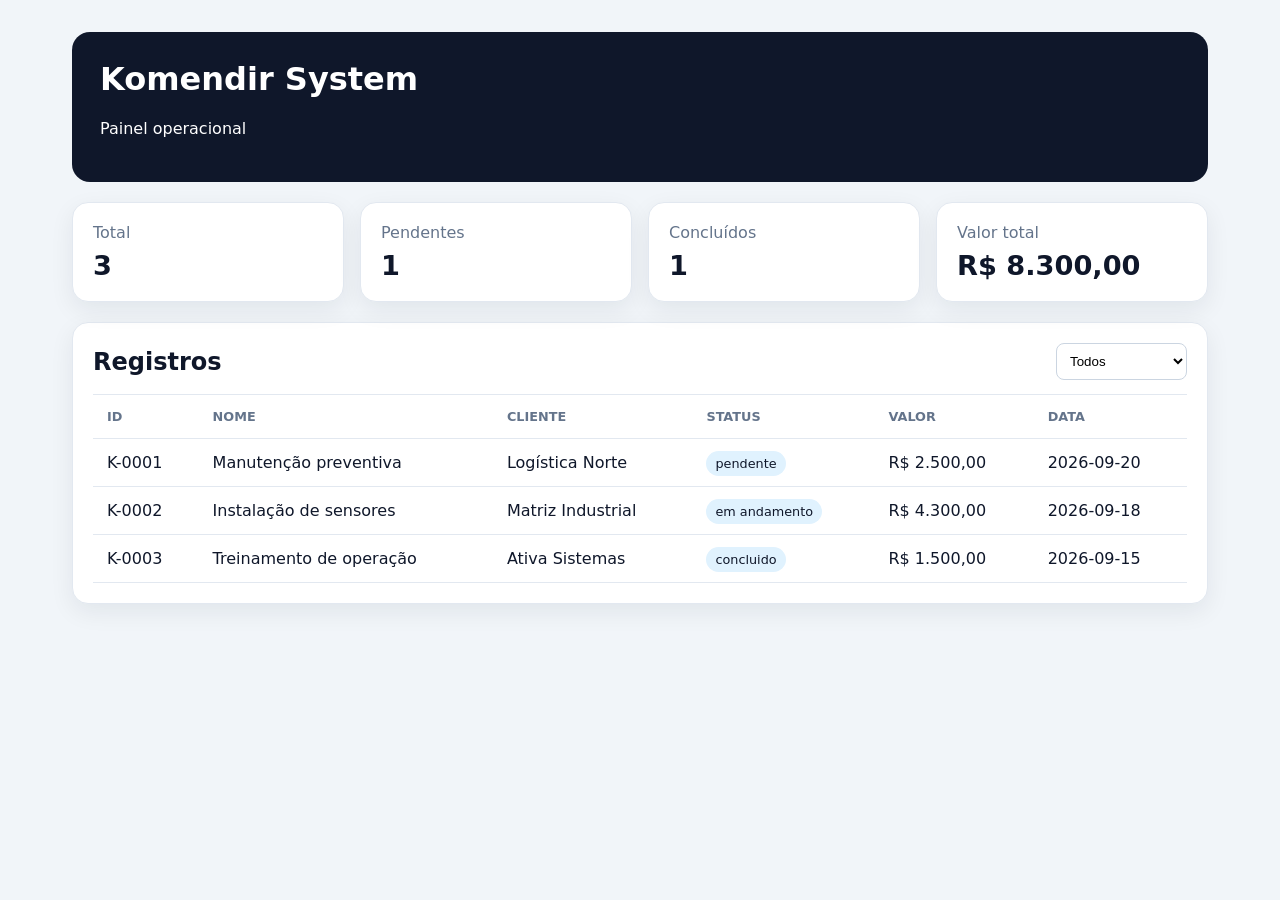
==== index.html @ 1f2f0b07 "Publish the Komendir System static dashboard files." ====
<!doctype html>
<html lang="pt-BR">
<head>
  <meta charset="utf-8">
  <meta name="viewport" content="width=device-width, initial-scale=1">
  <title>Komendir System</title>
  <link rel="stylesheet" href="assets/styles.css">
</head>
<body>
  <main class="container">
    <header><h1>Komendir System</h1><p>Painel operacional</p></header>
    <section class="stats">
      <article><span>Total</span><strong id="total">0</strong></article>
      <article><span>Pendentes</span><strong id="pending">0</strong></article>
      <article><span>Concluídos</span><strong id="done">0</strong></article>
      <article><span>Valor total</span><strong id="value">R$ 0,00</strong></article>
    </section>
    <section class="panel">
      <div class="toolbar"><h2>Registros</h2><select id="filter"><option value="all">Todos</option><option value="pendente">Pendentes</option><option value="em andamento">Em andamento</option><option value="concluido">Concluídos</option></select></div>
      <div class="table-wrap"><table><thead><tr><th>ID</th><th>Nome</th><th>Cliente</th><th>Status</th><th>Valor</th><th>Data</th></tr></thead><tbody id="records"></tbody></table></div>
    </section>
  </main>
  <script src="assets/script.js"></script>
</body>
</html>
---- assets/styles.css ----
:root{font-family:Inter,system-ui,sans-serif;color:#0f172a;background:#f1f5f9}*{box-sizing:border-box}body{margin:0}.container{max-width:1200px;margin:auto;padding:32px}header{background:#0f172a;color:#fff;border-radius:18px;padding:28px;margin-bottom:20px}h1,h2,p{margin-top:0}.stats{display:grid;grid-template-columns:repeat(4,1fr);gap:16px;margin-bottom:20px}.stats article,.panel{background:#fff;border:1px solid #e2e8f0;border-radius:16px;padding:20px;box-shadow:0 8px 24px #0f172a12}.stats span{display:block;color:#64748b}.stats strong{display:block;font-size:1.7rem;margin-top:8px}.toolbar{display:flex;align-items:center;justify-content:space-between;border-bottom:1px solid #e2e8f0;padding-bottom:14px}.toolbar h2{margin:0}select{border:1px solid #cbd5e1;border-radius:8px;padding:9px;background:#fff}.table-wrap{overflow:auto}table{width:100%;border-collapse:collapse}th,td{text-align:left;padding:14px;border-bottom:1px solid #e2e8f0}th{color:#64748b;font-size:.8rem;text-transform:uppercase}.badge{border-radius:999px;padding:5px 9px;font-size:.8rem;background:#e0f2fe}@media(max-width:700px){.container{padding:16px}.stats{grid-template-columns:repeat(2,1fr)}}
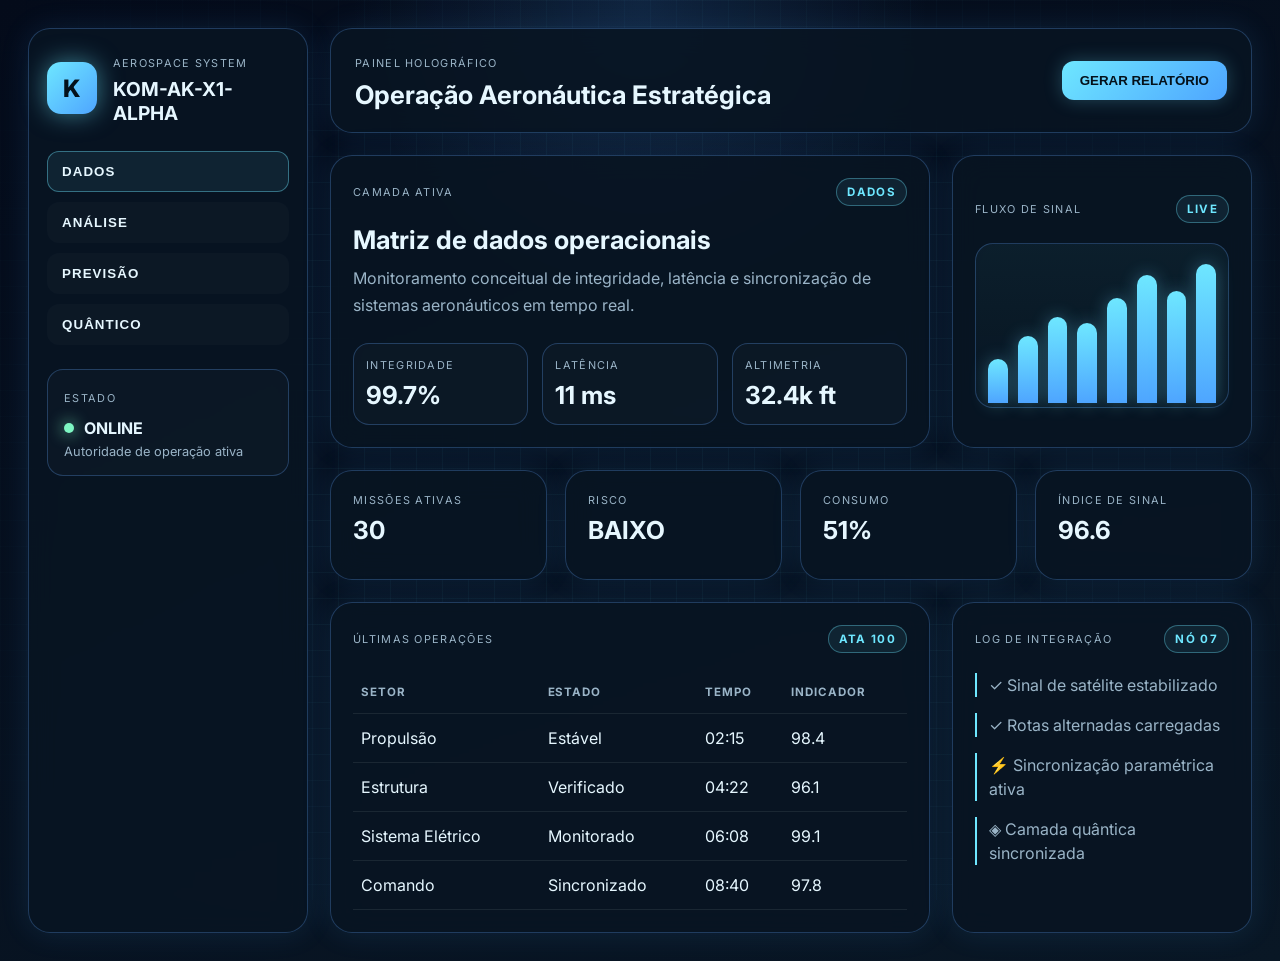
==== commit c672817d: "Deliver the final aerospace dashboard, backend API, and deployment-ready project files for the LexKo" ====
--- a/index.html
+++ b/index.html
@@ -1,25 +1,175 @@
-<!doctype html>
+<!DOCTYPE html>
 <html lang="pt-BR">
-<head>
-  <meta charset="utf-8">
-  <meta name="viewport" content="width=device-width, initial-scale=1">
-  <title>Komendir System</title>
-  <link rel="stylesheet" href="assets/styles.css">
-</head>
-<body>
-  <main class="container">
-    <header><h1>Komendir System</h1><p>Painel operacional</p></header>
-    <section class="stats">
-      <article><span>Total</span><strong id="total">0</strong></article>
-      <article><span>Pendentes</span><strong id="pending">0</strong></article>
-      <article><span>Concluídos</span><strong id="done">0</strong></article>
-      <article><span>Valor total</span><strong id="value">R$ 0,00</strong></article>
-    </section>
-    <section class="panel">
-      <div class="toolbar"><h2>Registros</h2><select id="filter"><option value="all">Todos</option><option value="pendente">Pendentes</option><option value="em andamento">Em andamento</option><option value="concluido">Concluídos</option></select></div>
-      <div class="table-wrap"><table><thead><tr><th>ID</th><th>Nome</th><th>Cliente</th><th>Status</th><th>Valor</th><th>Data</th></tr></thead><tbody id="records"></tbody></table></div>
-    </section>
-  </main>
-  <script src="assets/script.js"></script>
-</body>
+  <head>
+    <meta charset="UTF-8" />
+    <meta name="viewport" content="width=device-width, initial-scale=1.0" />
+    <title>LexKomendirAirCraft | KOM-AK-X1-ALPHA</title>
+    <meta name="description" content="Projeto aeronáutico brasileiro LexKomendirAirCraft — KOM-AK-X1-ALPHA" />
+    <link rel="preconnect" href="https://fonts.googleapis.com" />
+    <link rel="preconnect" href="https://fonts.gstatic.com" crossorigin />
+    <link href="https://fonts.googleapis.com/css2?family=Inter:wght@400;500;600;700;800&display=swap" rel="stylesheet" />
+    <link rel="stylesheet" href="assets/styles.css" />
+  </head>
+  <body>
+    <div class="grid-bg"></div>
+    <div class="app-shell">
+      <aside class="sidebar">
+        <div class="brand">
+          <div class="brand-mark">K</div>
+          <div>
+            <small>AEROSPACE SYSTEM</small>
+            <h1>KOM-AK-X1-ALPHA</h1>
+          </div>
+        </div>
+
+        <nav class="nav" aria-label="Camadas operacionais">
+          <button class="nav-item active" data-layer="dados">DADOS</button>
+          <button class="nav-item" data-layer="analise">ANÁLISE</button>
+          <button class="nav-item" data-layer="previsao">PREVISÃO</button>
+          <button class="nav-item" data-layer="quantico">QUÂNTICO</button>
+        </nav>
+
+        <div class="status-box">
+          <small>ESTADO</small>
+          <div class="status-row">
+            <span class="status-dot"></span>
+            <strong id="statusText">ONLINE</strong>
+          </div>
+          <p>Autoridade de operação ativa</p>
+        </div>
+      </aside>
+
+      <main class="main-panel">
+        <header class="topbar">
+          <div>
+            <small>PAINEL HOLOGRÁFICO</small>
+            <h2>Operação Aeronáutica Estratégica</h2>
+          </div>
+          <button id="generateReport" class="action-btn">GERAR RELATÓRIO</button>
+        </header>
+
+        <section class="hero-grid">
+          <article class="panel feature-panel">
+            <div class="panel-head">
+              <span>CAMADA ATIVA</span>
+              <b id="layerBadge">DADOS</b>
+            </div>
+            <h3 id="layerTitle">Matriz de dados operacionais</h3>
+            <p id="layerText">Monitoramento conceitual de integridade, latência e sincronização de sistemas aeronáuticos em tempo real.</p>
+
+            <div class="metrics-row">
+              <div class="metric-card">
+                <small>INTEGRIDADE</small>
+                <strong id="metric1">99.7%</strong>
+              </div>
+              <div class="metric-card">
+                <small>LATÊNCIA</small>
+                <strong id="metric2">11 ms</strong>
+              </div>
+              <div class="metric-card">
+                <small>ALTIMETRIA</small>
+                <strong id="metric3">32.4k ft</strong>
+              </div>
+            </div>
+          </article>
+
+          <article class="panel signal-panel">
+            <div class="panel-head">
+              <span>FLUXO DE SINAL</span>
+              <b class="live-badge">LIVE</b>
+            </div>
+            <div class="signal-bars">
+              <span style="height: 32%"></span>
+              <span style="height: 48%"></span>
+              <span style="height: 62%"></span>
+              <span style="height: 58%"></span>
+              <span style="height: 76%"></span>
+              <span style="height: 92%"></span>
+              <span style="height: 81%"></span>
+              <span style="height: 100%"></span>
+            </div>
+          </article>
+        </section>
+
+        <section class="stats-grid">
+          <article class="panel stat-card">
+            <small>MISSÕES ATIVAS</small>
+            <strong id="missions">24</strong>
+          </article>
+          <article class="panel stat-card">
+            <small>RISCO</small>
+            <strong id="risk">BAIXO</strong>
+          </article>
+          <article class="panel stat-card">
+            <small>CONSUMO</small>
+            <strong id="fuel">68%</strong>
+          </article>
+          <article class="panel stat-card">
+            <small>ÍNDICE DE SINAL</small>
+            <strong id="signalValue">94.2</strong>
+          </article>
+        </section>
+
+        <section class="bottom-grid">
+          <article class="panel table-panel">
+            <div class="panel-head">
+              <span>ÚLTIMAS OPERAÇÕES</span>
+              <b>ATA 100</b>
+            </div>
+            <table>
+              <thead>
+                <tr>
+                  <th>Setor</th>
+                  <th>Estado</th>
+                  <th>Tempo</th>
+                  <th>Indicador</th>
+                </tr>
+              </thead>
+              <tbody>
+                <tr>
+                  <td>Propulsão</td>
+                  <td>Estável</td>
+                  <td>02:15</td>
+                  <td>98.4</td>
+                </tr>
+                <tr>
+                  <td>Estrutura</td>
+                  <td>Verificado</td>
+                  <td>04:22</td>
+                  <td>96.1</td>
+                </tr>
+                <tr>
+                  <td>Sistema Elétrico</td>
+                  <td>Monitorado</td>
+                  <td>06:08</td>
+                  <td>99.1</td>
+                </tr>
+                <tr>
+                  <td>Comando</td>
+                  <td>Sincronizado</td>
+                  <td>08:40</td>
+                  <td>97.8</td>
+                </tr>
+              </tbody>
+            </table>
+          </article>
+
+          <article class="panel logs-panel">
+            <div class="panel-head">
+              <span>LOG DE INTEGRAÇÃO</span>
+              <b>NÓ 07</b>
+            </div>
+            <ul class="log-list">
+              <li>✓ Sinal de satélite estabilizado</li>
+              <li>✓ Rotas alternadas carregadas</li>
+              <li>⚡ Sincronização paramétrica ativa</li>
+              <li>◈ Camada quântica sincronizada</li>
+            </ul>
+          </article>
+        </section>
+      </main>
+    </div>
+
+    <script src="assets/script.js"></script>
+  </body>
 </html>
--- a/assets/styles.css
+++ b/assets/styles.css
@@ -1 +1,374 @@
-:root{font-family:Inter,system-ui,sans-serif;color:#0f172a;background:#f1f5f9}*{box-sizing:border-box}body{margin:0}.container{max-width:1200px;margin:auto;padding:32px}header{background:#0f172a;color:#fff;border-radius:18px;padding:28px;margin-bottom:20px}h1,h2,p{margin-top:0}.stats{display:grid;grid-template-columns:repeat(4,1fr);gap:16px;margin-bottom:20px}.stats article,.panel{background:#fff;border:1px solid #e2e8f0;border-radius:16px;padding:20px;box-shadow:0 8px 24px #0f172a12}.stats span{display:block;color:#64748b}.stats strong{display:block;font-size:1.7rem;margin-top:8px}.toolbar{display:flex;align-items:center;justify-content:space-between;border-bottom:1px solid #e2e8f0;padding-bottom:14px}.toolbar h2{margin:0}select{border:1px solid #cbd5e1;border-radius:8px;padding:9px;background:#fff}.table-wrap{overflow:auto}table{width:100%;border-collapse:collapse}th,td{text-align:left;padding:14px;border-bottom:1px solid #e2e8f0}th{color:#64748b;font-size:.8rem;text-transform:uppercase}.badge{border-radius:999px;padding:5px 9px;font-size:.8rem;background:#e0f2fe}@media(max-width:700px){.container{padding:16px}.stats{grid-template-columns:repeat(2,1fr)}}
+:root {
+  --bg: #040b1a;
+  --bg-2: #091725;
+  --panel: rgba(9, 21, 35, 0.88);
+  --panel-soft: rgba(12, 25, 40, 0.75);
+  --line: rgba(96, 165, 250, 0.28);
+  --cyan: #6ee7ff;
+  --blue: #4ea5ff;
+  --text: #e6f7ff;
+  --muted: #9ab4c7;
+  --success: #7ef7c3;
+  --shadow: rgba(78, 165, 255, 0.12);
+}
+
+* {
+  box-sizing: border-box;
+}
+
+html, body {
+  margin: 0;
+  min-height: 100%;
+  font-family: "Inter", sans-serif;
+  background: radial-gradient(circle at top, rgba(78, 165, 255, 0.16), transparent 25%), linear-gradient(160deg, var(--bg), var(--bg-2));
+  color: var(--text);
+}
+
+body {
+  position: relative;
+}
+
+.grid-bg {
+  position: fixed;
+  inset: 0;
+  background-image: linear-gradient(rgba(110, 231, 255, 0.04) 1px, transparent 1px), linear-gradient(90deg, rgba(110, 231, 255, 0.04) 1px, transparent 1px);
+  background-size: 26px 26px;
+  pointer-events: none;
+  mask-image: radial-gradient(circle at center, black 45%, transparent 100%);
+}
+
+.app-shell {
+  position: relative;
+  z-index: 1;
+  max-width: 1440px;
+  margin: 0 auto;
+  display: grid;
+  grid-template-columns: 280px 1fr;
+  gap: 22px;
+  padding: 28px;
+}
+
+.app-shell--wide {
+  grid-template-columns: 1fr;
+}
+
+.sidebar,
+.panel,
+.topbar {
+  border: 1px solid var(--line);
+  background: var(--panel);
+  border-radius: 22px;
+  backdrop-filter: blur(14px);
+  box-shadow: 0 0 30px var(--shadow);
+}
+
+.sidebar {
+  padding: 22px 18px;
+}
+
+.brand {
+  display: flex;
+  align-items: center;
+  gap: 16px;
+  margin-bottom: 26px;
+}
+
+.brand-mark {
+  width: 52px;
+  height: 52px;
+  display: grid;
+  place-items: center;
+  border-radius: 14px;
+  background: linear-gradient(135deg, var(--cyan), var(--blue));
+  color: #04111a;
+  font-weight: 800;
+  font-size: 1.5rem;
+  box-shadow: 0 0 24px rgba(110, 231, 255, 0.5);
+}
+
+.brand small,
+.topbar small,
+.panel-head,
+.status-box small,
+.metric-card small,
+.stat-card small {
+  color: var(--muted);
+  letter-spacing: 0.12em;
+  font-size: 0.68rem;
+  text-transform: uppercase;
+}
+
+.brand h1 {
+  margin: 6px 0 0;
+  font-size: 1.2rem;
+}
+
+.nav {
+  display: grid;
+  gap: 10px;
+}
+
+.nav-item {
+  border: 1px solid transparent;
+  border-radius: 12px;
+  background: rgba(255,255,255,0.02);
+  color: var(--text);
+  padding: 12px 14px;
+  text-align: left;
+  font-weight: 700;
+  letter-spacing: 0.08em;
+  cursor: pointer;
+  transition: 0.2s ease;
+}
+
+.nav-item.active,
+.nav-item:hover {
+  border-color: rgba(110, 231, 255, 0.4);
+  background: rgba(110, 231, 255, 0.08);
+}
+
+.status-box {
+  margin-top: 24px;
+  border: 1px solid var(--line);
+  border-radius: 16px;
+  background: rgba(255,255,255,0.02);
+  padding: 16px;
+}
+
+.status-row {
+  display: flex;
+  align-items: center;
+  gap: 10px;
+  margin: 12px 0 6px;
+}
+
+.status-dot {
+  display: inline-block;
+  width: 10px;
+  height: 10px;
+  border-radius: 50%;
+  background: var(--success);
+  box-shadow: 0 0 16px var(--success);
+}
+
+.status-box p {
+  margin: 0;
+  color: var(--muted);
+  font-size: 0.8rem;
+}
+
+.main-panel {
+  display: flex;
+  flex-direction: column;
+  gap: 22px;
+}
+
+.full-panel {
+  padding: 0;
+}
+
+.topbar {
+  display: flex;
+  align-items: center;
+  justify-content: space-between;
+  padding: 22px 24px;
+}
+
+.topbar h2 {
+  font-size: clamp(1.5rem, 2vw, 2.3rem);
+  margin: 8px 0 0;
+}
+
+.action-btn {
+  border: none;
+  border-radius: 12px;
+  padding: 12px 18px;
+  background: linear-gradient(135deg, var(--cyan), var(--blue));
+  color: #04111a;
+  font-weight: 800;
+  cursor: pointer;
+  box-shadow: 0 0 18px rgba(110, 231, 255, 0.25);
+}
+
+.hero-grid,
+.bottom-grid {
+  display: grid;
+  grid-template-columns: 2fr 1fr;
+  gap: 22px;
+}
+
+.hero-grid--single {
+  grid-template-columns: 1fr;
+}
+
+.panel {
+  padding: 22px;
+}
+
+.panel-head {
+  display: flex;
+  align-items: center;
+  justify-content: space-between;
+  gap: 12px;
+}
+
+.panel-head b {
+  color: var(--cyan);
+  background: rgba(110, 231, 255, 0.08);
+  border: 1px solid rgba(110, 231, 255, 0.35);
+  border-radius: 999px;
+  padding: 6px 10px;
+  font-size: 0.72rem;
+}
+
+.live-badge {
+  color: var(--success);
+}
+
+.feature-panel h3 {
+  margin: 18px 0 10px;
+  font-size: clamp(1.6rem, 2vw, 2.3rem);
+}
+
+.feature-panel p {
+  margin: 0;
+  color: var(--muted);
+  line-height: 1.7;
+}
+
+.metrics-row {
+  display: grid;
+  grid-template-columns: repeat(3, minmax(120px, 1fr));
+  gap: 14px;
+  margin-top: 24px;
+}
+
+.metrics-row--wide {
+  grid-template-columns: repeat(3, minmax(160px, 1fr));
+}
+
+.metric-card {
+  border: 1px solid var(--line);
+  border-radius: 16px;
+  padding: 14px 12px;
+  background: rgba(255,255,255,0.02);
+}
+
+.metric-card small,
+.stat-card small {
+  display: block;
+}
+
+.metric-card strong,
+.stat-card strong {
+  display: block;
+  margin-top: 8px;
+  font-size: 1.55rem;
+}
+
+.signal-panel {
+  display: flex;
+  flex-direction: column;
+  justify-content: center;
+}
+
+.signal-bars {
+  display: flex;
+  align-items: end;
+  justify-content: space-between;
+  height: 165px;
+  gap: 10px;
+  padding: 20px 12px 4px;
+  border: 1px solid var(--line);
+  border-radius: 18px;
+  background: linear-gradient(180deg, rgba(110, 231, 255, 0.05), rgba(76, 90, 120, 0.02));
+  margin-top: 20px;
+}
+
+.signal-bars span {
+  flex: 1;
+  border-radius: 999px 999px 0 0;
+  background: linear-gradient(180deg, var(--cyan), var(--blue));
+  box-shadow: 0 0 18px rgba(110, 231, 255, 0.33);
+}
+
+.stats-grid {
+  display: grid;
+  grid-template-columns: repeat(4, minmax(150px, 1fr));
+  gap: 18px;
+}
+
+.stats-grid--wide {
+  grid-template-columns: repeat(4, minmax(160px, 1fr));
+}
+
+.stat-card {
+  min-height: 110px;
+}
+
+.table-panel table {
+  width: 100%;
+  border-collapse: collapse;
+  margin-top: 18px;
+}
+
+.table-panel th,
+.table-panel td {
+  text-align: left;
+  padding: 14px 8px;
+  border-bottom: 1px solid rgba(255,255,255,0.08);
+}
+
+.table-panel th {
+  color: var(--muted);
+  font-size: 0.72rem;
+  letter-spacing: 0.08em;
+  text-transform: uppercase;
+}
+
+.log-list {
+  margin: 20px 0 0;
+  padding: 0;
+  list-style: none;
+  display: grid;
+  gap: 16px;
+  color: var(--muted);
+}
+
+.log-list li {
+  border-left: 2px solid var(--cyan);
+  padding-left: 12px;
+  line-height: 1.5;
+}
+
+@media (max-width: 980px) {
+  .app-shell {
+    grid-template-columns: 1fr;
+  }
+
+  .hero-grid,
+  .bottom-grid {
+    grid-template-columns: 1fr;
+  }
+
+  .stats-grid {
+    grid-template-columns: repeat(2, minmax(150px, 1fr));
+  }
+}
+
+@media (max-width: 640px) {
+  .app-shell {
+    padding: 16px;
+  }
+
+  .topbar {
+    flex-direction: column;
+    align-items: flex-start;
+    gap: 18px;
+  }
+
+  .stats-grid,
+  .metrics-row {
+    grid-template-columns: 1fr;
+  }
+}
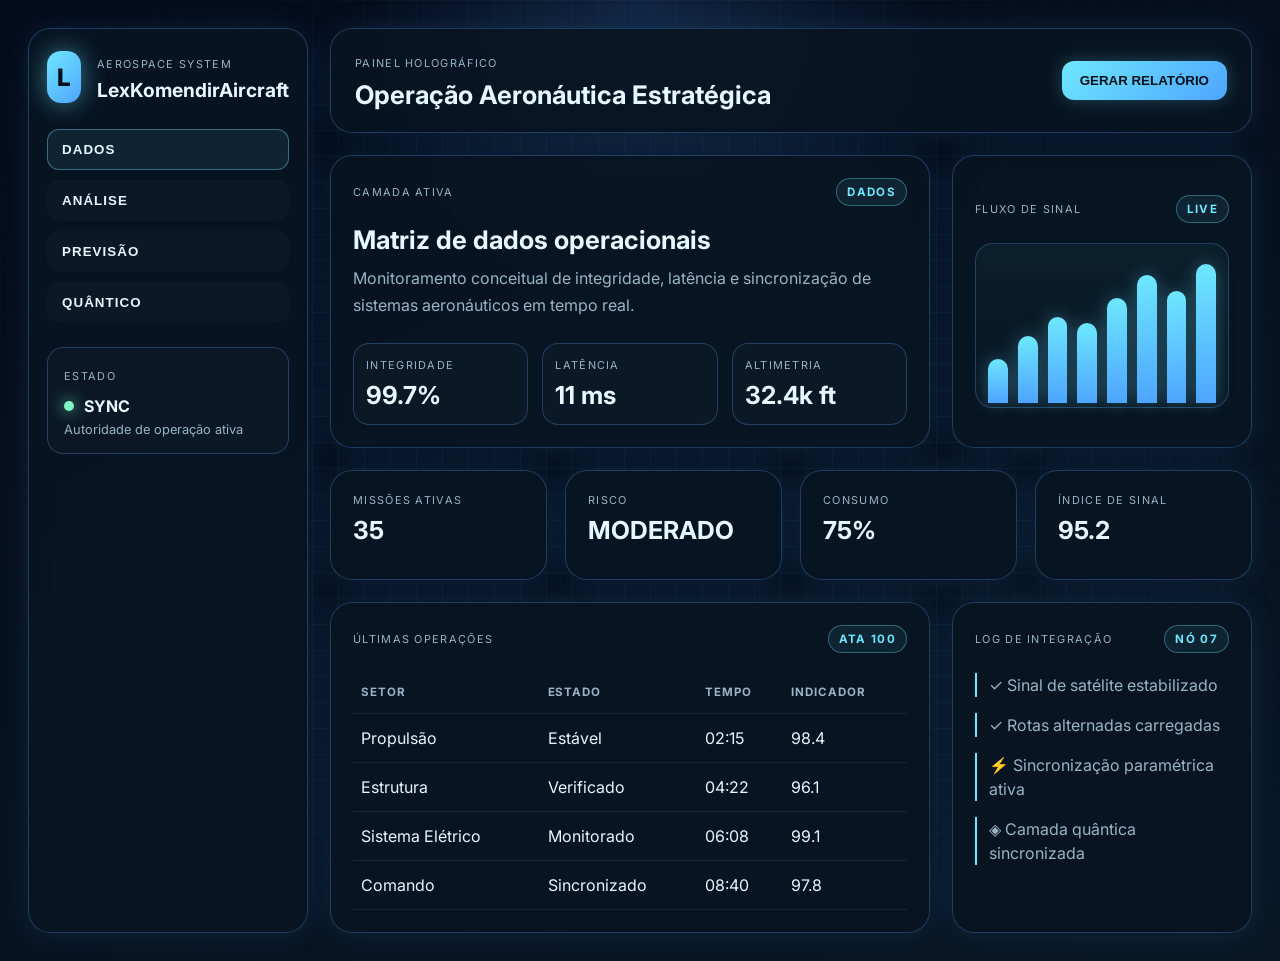
==== commit d26b6f3d: "Rename the project identity to LexKomendirAircraft across the repository UI and docs." ====
--- a/index.html
+++ b/index.html
@@ -3,8 +3,8 @@
   <head>
     <meta charset="UTF-8" />
     <meta name="viewport" content="width=device-width, initial-scale=1.0" />
-    <title>LexKomendirAirCraft | KOM-AK-X1-ALPHA</title>
-    <meta name="description" content="Projeto aeronáutico brasileiro LexKomendirAirCraft — KOM-AK-X1-ALPHA" />
+    <title>LexKomendirAircraft</title>
+    <meta name="description" content="LexKomendirAircraft — sistema aeronáutico e holográfico brasileiro" />
     <link rel="preconnect" href="https://fonts.googleapis.com" />
     <link rel="preconnect" href="https://fonts.gstatic.com" crossorigin />
     <link href="https://fonts.googleapis.com/css2?family=Inter:wght@400;500;600;700;800&display=swap" rel="stylesheet" />
@@ -15,10 +15,10 @@
     <div class="app-shell">
       <aside class="sidebar">
         <div class="brand">
-          <div class="brand-mark">K</div>
+          <div class="brand-mark">L</div>
           <div>
             <small>AEROSPACE SYSTEM</small>
-            <h1>KOM-AK-X1-ALPHA</h1>
+            <h1>LexKomendirAircraft</h1>
           </div>
         </div>
 
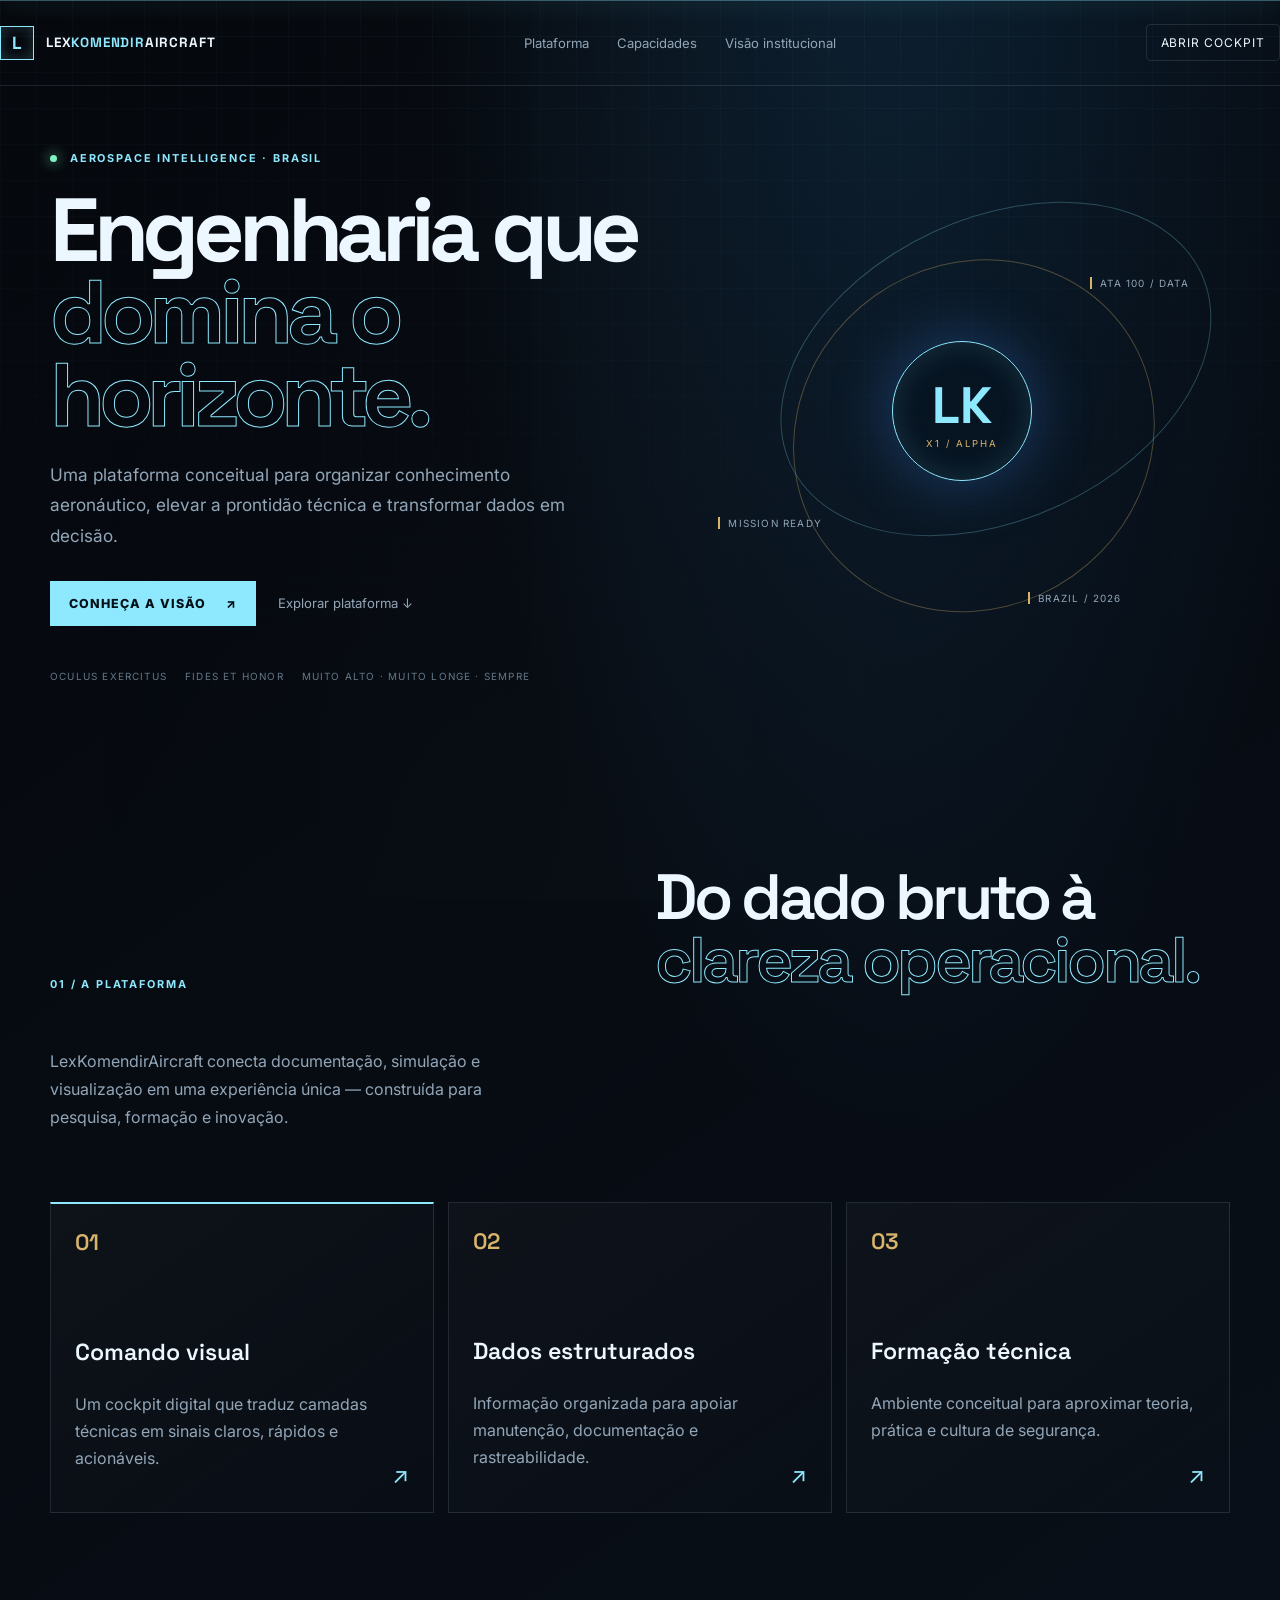
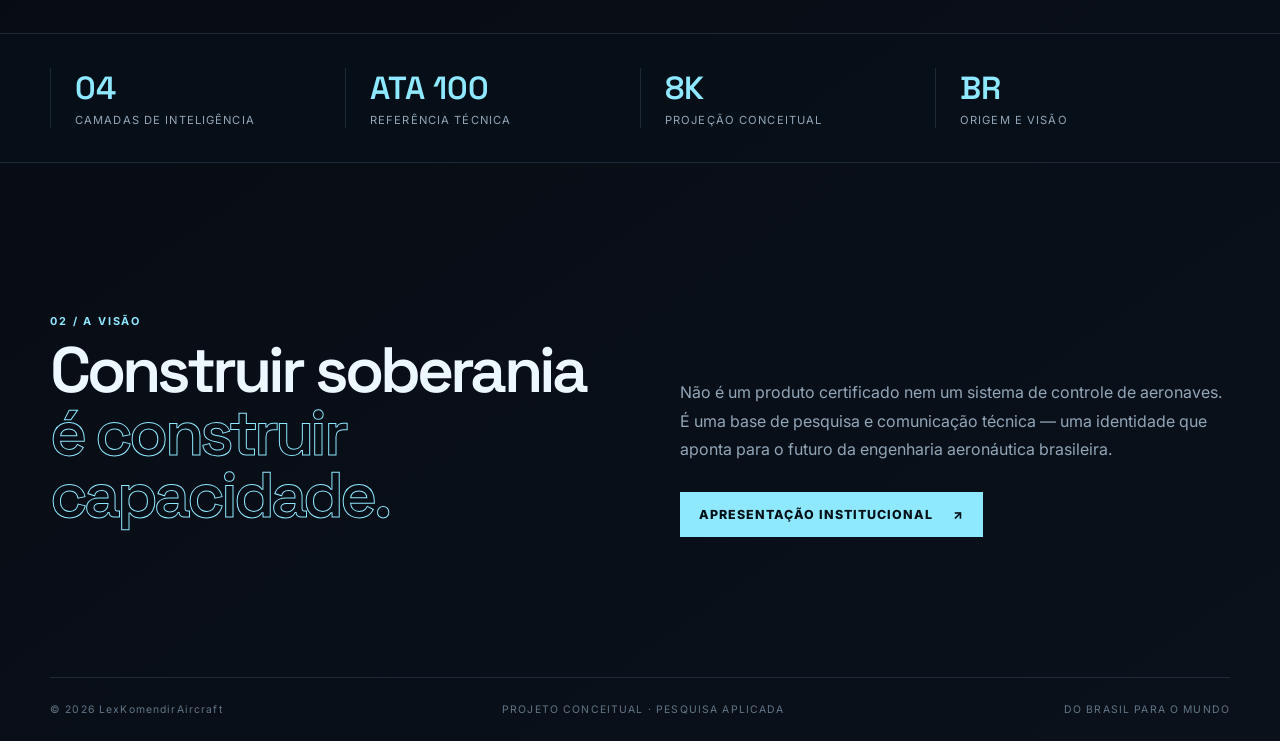
==== commit ee67b995: "Refine LexKomendirAircraft with premium institutional branding, investor presentation page, and mode" ====
--- a/index.html
+++ b/index.html
@@ -1,175 +1,43 @@
-<!DOCTYPE html>
+<!doctype html>
 <html lang="pt-BR">
-  <head>
-    <meta charset="UTF-8" />
-    <meta name="viewport" content="width=device-width, initial-scale=1.0" />
-    <title>LexKomendirAircraft</title>
-    <meta name="description" content="LexKomendirAircraft — sistema aeronáutico e holográfico brasileiro" />
-    <link rel="preconnect" href="https://fonts.googleapis.com" />
-    <link rel="preconnect" href="https://fonts.gstatic.com" crossorigin />
-    <link href="https://fonts.googleapis.com/css2?family=Inter:wght@400;500;600;700;800&display=swap" rel="stylesheet" />
-    <link rel="stylesheet" href="assets/styles.css" />
-  </head>
-  <body>
-    <div class="grid-bg"></div>
-    <div class="app-shell">
-      <aside class="sidebar">
-        <div class="brand">
-          <div class="brand-mark">L</div>
-          <div>
-            <small>AEROSPACE SYSTEM</small>
-            <h1>LexKomendirAircraft</h1>
-          </div>
-        </div>
+<head>
+  <meta charset="utf-8">
+  <meta name="viewport" content="width=device-width,initial-scale=1">
+  <meta name="description" content="LexKomendirAircraft — plataforma conceitual brasileira para engenharia aeronáutica e manutenção digital.">
+  <title>LexKomendirAircraft | Aerospace Intelligence</title>
+  <link rel="preconnect" href="https://fonts.googleapis.com">
+  <link rel="preconnect" href="https://fonts.gstatic.com" crossorigin>
+  <link href="https://fonts.googleapis.com/css2?family=Inter:wght@400;500;600;700;800&family=Space+Grotesk:wght@500;600;700&display=swap" rel="stylesheet">
+  <link rel="stylesheet" href="assets/styles.css">
+</head>
+<body class="premium-site">
+  <div class="grid-bg"></div>
+  <div class="scanline"></div>
+  <header class="site-header">
+    <a class="wordmark" href="index.html" aria-label="LexKomendirAircraft início"><span class="wordmark-mark">L</span><span>LEX<span>KOMENDIR</span>AIRCRAFT</span></a>
+    <nav class="site-nav" aria-label="Navegação principal"><a href="#plataforma">Plataforma</a><a href="#capacidade">Capacidades</a><a href="investidor.html">Visão institucional</a></nav>
+    <a class="outline-btn" href="index_holograma.html">Abrir cockpit</a>
+  </header>
 
-        <nav class="nav" aria-label="Camadas operacionais">
-          <button class="nav-item active" data-layer="dados">DADOS</button>
-          <button class="nav-item" data-layer="analise">ANÁLISE</button>
-          <button class="nav-item" data-layer="previsao">PREVISÃO</button>
-          <button class="nav-item" data-layer="quantico">QUÂNTICO</button>
-        </nav>
+  <main>
+    <section class="hero-section shell">
+      <div class="hero-copy">
+        <p class="kicker"><span class="pulse"></span> AEROSPACE INTELLIGENCE · BRASIL</p>
+        <h1>Engenharia que<br><em>domina o horizonte.</em></h1>
+        <p class="hero-lead">Uma plataforma conceitual para organizar conhecimento aeronáutico, elevar a prontidão técnica e transformar dados em decisão.</p>
+        <div class="hero-actions"><a class="primary-btn" href="investidor.html">Conheça a visão <span>↗</span></a><a class="text-link" href="#plataforma">Explorar plataforma ↓</a></div>
+        <div class="hero-signature"><span>OCULUS EXERCITUS</span><span>FIDES ET HONOR</span><span>MU﻿ITO ALTO · MUITO LONGE · SEMPRE</span></div>
+      </div>
+      <div class="hero-orbit" aria-label="Visualização conceitual do sistema"><div class="orbit orbit-one"></div><div class="orbit orbit-two"></div><div class="orbit-core"><strong>LK</strong><small>X1 / ALPHA</small></div><span class="orbit-label label-a">ATA 100 / DATA</span><span class="orbit-label label-b">MISSION READY</span><span class="orbit-label label-c">BRAZIL / 2026</span></div>
+    </section>
 
-        <div class="status-box">
-          <small>ESTADO</small>
-          <div class="status-row">
-            <span class="status-dot"></span>
-            <strong id="statusText">ONLINE</strong>
-          </div>
-          <p>Autoridade de operação ativa</p>
-        </div>
-      </aside>
+    <section id="plataforma" class="shell section-block"><div class="section-intro"><p class="kicker">01 / A PLATAFORMA</p><h2>Do dado bruto à<br><em>clareza operacional.</em></h2><p>LexKomendirAircraft conecta documentação, simulação e visualização em uma experiência única — construída para pesquisa, formação e inovação.</p></div><div class="capability-grid"><article class="capability-card featured"><span class="card-number">01</span><h3>Comando visual</h3><p>Um cockpit digital que traduz camadas técnicas em sinais claros, rápidos e acionáveis.</p><span class="card-arrow">↗</span></article><article class="capability-card"><span class="card-number">02</span><h3>Dados estruturados</h3><p>Informação organizada para apoiar manutenção, documentação e rastreabilidade.</p><span class="card-arrow">↗</span></article><article class="capability-card"><span class="card-number">03</span><h3>Formação técnica</h3><p>Ambiente conceitual para aproximar teoria, prática e cultura de segurança.</p><span class="card-arrow">↗</span></article></div></section>
 
-      <main class="main-panel">
-        <header class="topbar">
-          <div>
-            <small>PAINEL HOLOGRÁFICO</small>
-            <h2>Operação Aeronáutica Estratégica</h2>
-          </div>
-          <button id="generateReport" class="action-btn">GERAR RELATÓRIO</button>
-        </header>
+    <section id="capacidade" class="metrics-band"><div class="shell metrics-inner"><div><strong>04</strong><span>camadas de inteligência</span></div><div><strong>ATA 100</strong><span>referência técnica</span></div><div><strong>8K</strong><span>projeção conceitual</span></div><div><strong>BR</strong><span>origem e visão</span></div></div></section>
 
-        <section class="hero-grid">
-          <article class="panel feature-panel">
-            <div class="panel-head">
-              <span>CAMADA ATIVA</span>
-              <b id="layerBadge">DADOS</b>
-            </div>
-            <h3 id="layerTitle">Matriz de dados operacionais</h3>
-            <p id="layerText">Monitoramento conceitual de integridade, latência e sincronização de sistemas aeronáuticos em tempo real.</p>
-
-            <div class="metrics-row">
-              <div class="metric-card">
-                <small>INTEGRIDADE</small>
-                <strong id="metric1">99.7%</strong>
-              </div>
-              <div class="metric-card">
-                <small>LATÊNCIA</small>
-                <strong id="metric2">11 ms</strong>
-              </div>
-              <div class="metric-card">
-                <small>ALTIMETRIA</small>
-                <strong id="metric3">32.4k ft</strong>
-              </div>
-            </div>
-          </article>
-
-          <article class="panel signal-panel">
-            <div class="panel-head">
-              <span>FLUXO DE SINAL</span>
-              <b class="live-badge">LIVE</b>
-            </div>
-            <div class="signal-bars">
-              <span style="height: 32%"></span>
-              <span style="height: 48%"></span>
-              <span style="height: 62%"></span>
-              <span style="height: 58%"></span>
-              <span style="height: 76%"></span>
-              <span style="height: 92%"></span>
-              <span style="height: 81%"></span>
-              <span style="height: 100%"></span>
-            </div>
-          </article>
-        </section>
-
-        <section class="stats-grid">
-          <article class="panel stat-card">
-            <small>MISSÕES ATIVAS</small>
-            <strong id="missions">24</strong>
-          </article>
-          <article class="panel stat-card">
-            <small>RISCO</small>
-            <strong id="risk">BAIXO</strong>
-          </article>
-          <article class="panel stat-card">
-            <small>CONSUMO</small>
-            <strong id="fuel">68%</strong>
-          </article>
-          <article class="panel stat-card">
-            <small>ÍNDICE DE SINAL</small>
-            <strong id="signalValue">94.2</strong>
-          </article>
-        </section>
-
-        <section class="bottom-grid">
-          <article class="panel table-panel">
-            <div class="panel-head">
-              <span>ÚLTIMAS OPERAÇÕES</span>
-              <b>ATA 100</b>
-            </div>
-            <table>
-              <thead>
-                <tr>
-                  <th>Setor</th>
-                  <th>Estado</th>
-                  <th>Tempo</th>
-                  <th>Indicador</th>
-                </tr>
-              </thead>
-              <tbody>
-                <tr>
-                  <td>Propulsão</td>
-                  <td>Estável</td>
-                  <td>02:15</td>
-                  <td>98.4</td>
-                </tr>
-                <tr>
-                  <td>Estrutura</td>
-                  <td>Verificado</td>
-                  <td>04:22</td>
-                  <td>96.1</td>
-                </tr>
-                <tr>
-                  <td>Sistema Elétrico</td>
-                  <td>Monitorado</td>
-                  <td>06:08</td>
-                  <td>99.1</td>
-                </tr>
-                <tr>
-                  <td>Comando</td>
-                  <td>Sincronizado</td>
-                  <td>08:40</td>
-                  <td>97.8</td>
-                </tr>
-              </tbody>
-            </table>
-          </article>
-
-          <article class="panel logs-panel">
-            <div class="panel-head">
-              <span>LOG DE INTEGRAÇÃO</span>
-              <b>NÓ 07</b>
-            </div>
-            <ul class="log-list">
-              <li>✓ Sinal de satélite estabilizado</li>
-              <li>✓ Rotas alternadas carregadas</li>
-              <li>⚡ Sincronização paramétrica ativa</li>
-              <li>◈ Camada quântica sincronizada</li>
-            </ul>
-          </article>
-        </section>
-      </main>
-    </div>
-
-    <script src="assets/script.js"></script>
-  </body>
+    <section class="shell closing-section"><div><p class="kicker">02 / A VISÃO</p><h2>Construir soberania<br><em>é construir capacidade.</em></h2></div><div class="closing-copy"><p>Não é um produto certificado nem um sistema de controle de aeronaves. É uma base de pesquisa e comunicação técnica — uma identidade que aponta para o futuro da engenharia aeronáutica brasileira.</p><a class="primary-btn" href="investidor.html">Apresentação institucional <span>↗</span></a></div></section>
+  </main>
+  <footer class="site-footer shell"><span>© 2026 LexKomendirAircraft</span><span>PROJETO CONCEITUAL · PESQUISA APLICADA</span><span>DO BRASIL PARA O MUNDO</span></footer>
+  <script src="assets/script.js"></script>
+</body>
 </html>
--- a/assets/styles.css
+++ b/assets/styles.css
@@ -1,374 +1,2 @@
-:root {
-  --bg: #040b1a;
-  --bg-2: #091725;
-  --panel: rgba(9, 21, 35, 0.88);
-  --panel-soft: rgba(12, 25, 40, 0.75);
-  --line: rgba(96, 165, 250, 0.28);
-  --cyan: #6ee7ff;
-  --blue: #4ea5ff;
-  --text: #e6f7ff;
-  --muted: #9ab4c7;
-  --success: #7ef7c3;
-  --shadow: rgba(78, 165, 255, 0.12);
-}
-
-* {
-  box-sizing: border-box;
-}
-
-html, body {
-  margin: 0;
-  min-height: 100%;
-  font-family: "Inter", sans-serif;
-  background: radial-gradient(circle at top, rgba(78, 165, 255, 0.16), transparent 25%), linear-gradient(160deg, var(--bg), var(--bg-2));
-  color: var(--text);
-}
-
-body {
-  position: relative;
-}
-
-.grid-bg {
-  position: fixed;
-  inset: 0;
-  background-image: linear-gradient(rgba(110, 231, 255, 0.04) 1px, transparent 1px), linear-gradient(90deg, rgba(110, 231, 255, 0.04) 1px, transparent 1px);
-  background-size: 26px 26px;
-  pointer-events: none;
-  mask-image: radial-gradient(circle at center, black 45%, transparent 100%);
-}
-
-.app-shell {
-  position: relative;
-  z-index: 1;
-  max-width: 1440px;
-  margin: 0 auto;
-  display: grid;
-  grid-template-columns: 280px 1fr;
-  gap: 22px;
-  padding: 28px;
-}
-
-.app-shell--wide {
-  grid-template-columns: 1fr;
-}
-
-.sidebar,
-.panel,
-.topbar {
-  border: 1px solid var(--line);
-  background: var(--panel);
-  border-radius: 22px;
-  backdrop-filter: blur(14px);
-  box-shadow: 0 0 30px var(--shadow);
-}
-
-.sidebar {
-  padding: 22px 18px;
-}
-
-.brand {
-  display: flex;
-  align-items: center;
-  gap: 16px;
-  margin-bottom: 26px;
-}
-
-.brand-mark {
-  width: 52px;
-  height: 52px;
-  display: grid;
-  place-items: center;
-  border-radius: 14px;
-  background: linear-gradient(135deg, var(--cyan), var(--blue));
-  color: #04111a;
-  font-weight: 800;
-  font-size: 1.5rem;
-  box-shadow: 0 0 24px rgba(110, 231, 255, 0.5);
-}
-
-.brand small,
-.topbar small,
-.panel-head,
-.status-box small,
-.metric-card small,
-.stat-card small {
-  color: var(--muted);
-  letter-spacing: 0.12em;
-  font-size: 0.68rem;
-  text-transform: uppercase;
-}
-
-.brand h1 {
-  margin: 6px 0 0;
-  font-size: 1.2rem;
-}
-
-.nav {
-  display: grid;
-  gap: 10px;
-}
-
-.nav-item {
-  border: 1px solid transparent;
-  border-radius: 12px;
-  background: rgba(255,255,255,0.02);
-  color: var(--text);
-  padding: 12px 14px;
-  text-align: left;
-  font-weight: 700;
-  letter-spacing: 0.08em;
-  cursor: pointer;
-  transition: 0.2s ease;
-}
-
-.nav-item.active,
-.nav-item:hover {
-  border-color: rgba(110, 231, 255, 0.4);
-  background: rgba(110, 231, 255, 0.08);
-}
-
-.status-box {
-  margin-top: 24px;
-  border: 1px solid var(--line);
-  border-radius: 16px;
-  background: rgba(255,255,255,0.02);
-  padding: 16px;
-}
-
-.status-row {
-  display: flex;
-  align-items: center;
-  gap: 10px;
-  margin: 12px 0 6px;
-}
-
-.status-dot {
-  display: inline-block;
-  width: 10px;
-  height: 10px;
-  border-radius: 50%;
-  background: var(--success);
-  box-shadow: 0 0 16px var(--success);
-}
-
-.status-box p {
-  margin: 0;
-  color: var(--muted);
-  font-size: 0.8rem;
-}
-
-.main-panel {
-  display: flex;
-  flex-direction: column;
-  gap: 22px;
-}
-
-.full-panel {
-  padding: 0;
-}
-
-.topbar {
-  display: flex;
-  align-items: center;
-  justify-content: space-between;
-  padding: 22px 24px;
-}
-
-.topbar h2 {
-  font-size: clamp(1.5rem, 2vw, 2.3rem);
-  margin: 8px 0 0;
-}
-
-.action-btn {
-  border: none;
-  border-radius: 12px;
-  padding: 12px 18px;
-  background: linear-gradient(135deg, var(--cyan), var(--blue));
-  color: #04111a;
-  font-weight: 800;
-  cursor: pointer;
-  box-shadow: 0 0 18px rgba(110, 231, 255, 0.25);
-}
-
-.hero-grid,
-.bottom-grid {
-  display: grid;
-  grid-template-columns: 2fr 1fr;
-  gap: 22px;
-}
-
-.hero-grid--single {
-  grid-template-columns: 1fr;
-}
-
-.panel {
-  padding: 22px;
-}
-
-.panel-head {
-  display: flex;
-  align-items: center;
-  justify-content: space-between;
-  gap: 12px;
-}
-
-.panel-head b {
-  color: var(--cyan);
-  background: rgba(110, 231, 255, 0.08);
-  border: 1px solid rgba(110, 231, 255, 0.35);
-  border-radius: 999px;
-  padding: 6px 10px;
-  font-size: 0.72rem;
-}
-
-.live-badge {
-  color: var(--success);
-}
-
-.feature-panel h3 {
-  margin: 18px 0 10px;
-  font-size: clamp(1.6rem, 2vw, 2.3rem);
-}
-
-.feature-panel p {
-  margin: 0;
-  color: var(--muted);
-  line-height: 1.7;
-}
-
-.metrics-row {
-  display: grid;
-  grid-template-columns: repeat(3, minmax(120px, 1fr));
-  gap: 14px;
-  margin-top: 24px;
-}
-
-.metrics-row--wide {
-  grid-template-columns: repeat(3, minmax(160px, 1fr));
-}
-
-.metric-card {
-  border: 1px solid var(--line);
-  border-radius: 16px;
-  padding: 14px 12px;
-  background: rgba(255,255,255,0.02);
-}
-
-.metric-card small,
-.stat-card small {
-  display: block;
-}
-
-.metric-card strong,
-.stat-card strong {
-  display: block;
-  margin-top: 8px;
-  font-size: 1.55rem;
-}
-
-.signal-panel {
-  display: flex;
-  flex-direction: column;
-  justify-content: center;
-}
-
-.signal-bars {
-  display: flex;
-  align-items: end;
-  justify-content: space-between;
-  height: 165px;
-  gap: 10px;
-  padding: 20px 12px 4px;
-  border: 1px solid var(--line);
-  border-radius: 18px;
-  background: linear-gradient(180deg, rgba(110, 231, 255, 0.05), rgba(76, 90, 120, 0.02));
-  margin-top: 20px;
-}
-
-.signal-bars span {
-  flex: 1;
-  border-radius: 999px 999px 0 0;
-  background: linear-gradient(180deg, var(--cyan), var(--blue));
-  box-shadow: 0 0 18px rgba(110, 231, 255, 0.33);
-}
-
-.stats-grid {
-  display: grid;
-  grid-template-columns: repeat(4, minmax(150px, 1fr));
-  gap: 18px;
-}
-
-.stats-grid--wide {
-  grid-template-columns: repeat(4, minmax(160px, 1fr));
-}
-
-.stat-card {
-  min-height: 110px;
-}
-
-.table-panel table {
-  width: 100%;
-  border-collapse: collapse;
-  margin-top: 18px;
-}
-
-.table-panel th,
-.table-panel td {
-  text-align: left;
-  padding: 14px 8px;
-  border-bottom: 1px solid rgba(255,255,255,0.08);
-}
-
-.table-panel th {
-  color: var(--muted);
-  font-size: 0.72rem;
-  letter-spacing: 0.08em;
-  text-transform: uppercase;
-}
-
-.log-list {
-  margin: 20px 0 0;
-  padding: 0;
-  list-style: none;
-  display: grid;
-  gap: 16px;
-  color: var(--muted);
-}
-
-.log-list li {
-  border-left: 2px solid var(--cyan);
-  padding-left: 12px;
-  line-height: 1.5;
-}
-
-@media (max-width: 980px) {
-  .app-shell {
-    grid-template-columns: 1fr;
-  }
-
-  .hero-grid,
-  .bottom-grid {
-    grid-template-columns: 1fr;
-  }
-
-  .stats-grid {
-    grid-template-columns: repeat(2, minmax(150px, 1fr));
-  }
-}
-
-@media (max-width: 640px) {
-  .app-shell {
-    padding: 16px;
-  }
-
-  .topbar {
-    flex-direction: column;
-    align-items: flex-start;
-    gap: 18px;
-  }
-
-  .stats-grid,
-  .metrics-row {
-    grid-template-columns: 1fr;
-  }
-}
+/* Premium institutional layer */
+:root{--bg:#05080d;--bg2:#0a111b;--panel:#0d1722e8;--line:#8ca5bb2d;--cyan:#8ee9ff;--blue:#438dff;--gold:#d8b36a;--text:#edf7ff;--muted:#92a6b8;--green:#80f3c1}*{box-sizing:border-box}html{scroll-behavior:smooth}body{margin:0;background:radial-gradient(ellipse at 70% -10%,#16466b66,transparent 38%),linear-gradient(145deg,var(--bg),var(--bg2));color:var(--text);font-family:Inter,system-ui,sans-serif}body:before{content:"";position:fixed;inset:0;background:linear-gradient(90deg,transparent 0,#ffffff03 50%,transparent 100%);pointer-events:none}.grid-bg{position:fixed;inset:0;background-image:linear-gradient(#8ee9ff08 1px,transparent 1px),linear-gradient(90deg,#8ee9ff08 1px,transparent 1px);background-size:36px 36px;mask-image:linear-gradient(to bottom,#000,transparent 85%);pointer-events:none}.scanline{position:fixed;top:0;left:0;right:0;height:1px;background:#8ee9ff55;box-shadow:0 0 22px #8ee9ff;animation:scan 8s linear infinite;z-index:4;pointer-events:none}@keyframes scan{from{transform:translateY(0)}to{transform:translateY(100vh)}}.shell{width:min(1180px,calc(100% - 48px));margin-inline:auto}.site-header{height:86px;display:flex;align-items:center;justify-content:space-between;border-bottom:1px solid var(--line);position:relative;z-index:2}.wordmark{display:flex;align-items:center;gap:12px;color:var(--text);text-decoration:none;font-family:"Space Grotesk",sans-serif;font-weight:700;letter-spacing:.06em;font-size:.84rem}.wordmark>span:last-child>span{color:var(--cyan)}.wordmark-mark{width:34px;height:34px;display:grid;place-items:center;border:1px solid var(--cyan);color:var(--cyan);font-size:1.1rem;box-shadow:inset 0 0 14px #8ee9ff33}.site-nav{display:flex;gap:28px}.site-nav a,.text-link{color:var(--muted);text-decoration:none;font-size:.82rem}.site-nav a:hover,.text-link:hover{color:var(--cyan)}.outline-btn{border:1px solid var(--line);border-radius:4px;padding:10px 14px;color:var(--text);text-decoration:none;font-size:.75rem;letter-spacing:.08em;text-transform:uppercase}.outline-btn:hover{border-color:var(--cyan);color:var(--cyan)}.hero-section{min-height:650px;display:grid;grid-template-columns:1.06fr .94fr;align-items:center;gap:40px}.kicker{color:var(--cyan);font-size:.68rem;letter-spacing:.17em;font-weight:700}.pulse{display:inline-block;width:7px;height:7px;border-radius:50%;background:var(--green);box-shadow:0 0 13px var(--green);margin-right:8px}.hero-copy h1,.investor-hero h1{font-family:"Space Grotesk",sans-serif;font-size:clamp(3rem,7vw,6.8rem);line-height:.92;letter-spacing:-.07em;margin:24px 0}.hero-copy h1 em,.investor-hero h1 em,h2 em{font-style:normal;color:transparent;-webkit-text-stroke:1px var(--cyan)}.hero-lead{max-width:560px;color:var(--muted);font-size:1.08rem;line-height:1.75}.hero-actions{display:flex;align-items:center;gap:22px;margin-top:30px}.primary-btn{display:inline-flex;gap:20px;align-items:center;background:var(--cyan);color:#031018;padding:14px 18px;text-decoration:none;font-weight:800;font-size:.78rem;letter-spacing:.08em;text-transform:uppercase;border:1px solid var(--cyan)}.primary-btn:hover{background:transparent;color:var(--cyan)}.hero-signature{display:flex;flex-wrap:wrap;gap:18px;margin-top:44px;color:#647888;font-size:.62rem;letter-spacing:.12em}.hero-orbit{width:min(420px,100%);aspect-ratio:1;position:relative;margin:auto;display:grid;place-items:center}.orbit{position:absolute;border:1px solid #8ee9ff42;border-radius:50%;transform:rotate(-25deg)}.orbit-one{inset:4%;height:72%;width:108%;animation:spin 18s linear infinite}.orbit-two{inset:12%;height:88%;width:82%;transform:rotate(55deg);animation:spin 24s linear reverse infinite;border-color:#d8b36a55}@keyframes spin{to{transform:rotate(335deg)}}.orbit-core{width:140px;height:140px;border:1px solid var(--cyan);border-radius:50%;display:grid;place-content:center;text-align:center;box-shadow:0 0 65px #438dff55,inset 0 0 30px #8ee9ff22;background:#071522cc}.orbit-core strong{font:700 3.2rem "Space Grotesk";color:var(--cyan)}.orbit-core small{font-size:.6rem;letter-spacing:.2em;color:var(--gold)}.orbit-label{position:absolute;color:var(--muted);font-size:.62rem;letter-spacing:.12em;border-left:2px solid var(--gold);padding-left:8px}.label-a{top:18%;right:-4%}.label-b{bottom:22%;left:-8%}.label-c{bottom:4%;right:12%}.section-block{padding:120px 0}.section-intro{display:grid;grid-template-columns:1fr 1fr;gap:30px;align-items:end}.section-intro h2,.closing-section h2,.institutional-note h2{font:600 clamp(2.3rem,5vw,4.5rem)/.98 "Space Grotesk";letter-spacing:-.06em;margin:10px 0}.section-intro>p:last-child{color:var(--muted);line-height:1.75;max-width:460px}.capability-grid{display:grid;grid-template-columns:repeat(3,1fr);gap:14px;margin-top:55px}.capability-card,.investor-card{min-height:260px;padding:24px;border:1px solid var(--line);background:linear-gradient(145deg,#ffffff08,#ffffff02);position:relative}.capability-card:hover{border-color:#8ee9ff88;transform:translateY(-4px);transition:.25s}.capability-card.featured{border-top:2px solid var(--cyan)}.card-number{color:var(--gold);font:600 1.4rem "Space Grotesk"}.capability-card h3{font:600 1.45rem "Space Grotesk";margin-top:80px}.capability-card p,.investor-card p,.investor-card li,.institutional-note>p{color:var(--muted);line-height:1.7}.card-arrow{position:absolute;right:24px;bottom:24px;color:var(--cyan);font-size:1.4rem}.metrics-band{border-block:1px solid var(--line);background:#06101a99}.metrics-inner{display:grid;grid-template-columns:repeat(4,1fr);padding:34px 0}.metrics-inner div{padding:0 24px;border-left:1px solid var(--line)}.metrics-inner strong{display:block;color:var(--cyan);font:600 2rem "Space Grotesk"}.metrics-inner span{color:var(--muted);font-size:.7rem;letter-spacing:.1em;text-transform:uppercase}.closing-section{display:grid;grid-template-columns:1fr 1fr;gap:80px;padding:140px 0}.closing-copy{align-self:end}.closing-copy p{color:var(--muted);line-height:1.8;margin-bottom:28px}.site-footer{border-top:1px solid var(--line);padding:25px 0;display:flex;justify-content:space-between;color:#627687;font-size:.65rem;letter-spacing:.11em}.investor-main{padding:110px 0 80px}.investor-hero{max-width:850px}.investor-hero h1{font-size:clamp(3.3rem,7vw,6rem)}.investor-grid{display:grid;grid-template-columns:1.2fr .8fr;gap:16px;margin-top:70px}.investor-card{min-height:330px}.investor-card.highlight{border-left:2px solid var(--cyan)}.investor-card h2{font:600 clamp(1.8rem,3vw,3rem) "Space Grotesk";letter-spacing:-.04em;margin:50px 0 18px}.investor-card ul{padding-left:18px;margin-top:48px}.investor-card li{margin:13px 0}.roadmap{padding:120px 0}.roadmap-line{display:grid;grid-template-columns:repeat(3,1fr);gap:16px;margin-top:35px}.roadmap-line article{border-top:1px solid var(--line);padding-top:18px}.roadmap-line b{color:var(--cyan);font:700 1.7rem "Space Grotesk"}.roadmap-line h3{font:600 1.4rem "Space Grotesk"}.roadmap-line p{color:var(--muted);line-height:1.6}.institutional-note{display:grid;grid-template-columns:1fr 1fr;gap:70px;border-top:1px solid var(--line);padding-top:60px}.institutional-note>p{align-self:end}.app-shell:not(.app-shell--wide){padding-top:28px}@media(max-width:800px){.site-header{height:auto;padding:20px 0;gap:15px;flex-wrap:wrap}.site-nav{order:3;width:100%;justify-content:space-between;gap:10px}.hero-section,.section-intro,.closing-section,.investor-grid,.institutional-note{grid-template-columns:1fr}.hero-section{padding:80px 0}.hero-orbit{margin-top:40px}.capability-grid,.roadmap-line{grid-template-columns:1fr}.metrics-inner{grid-template-columns:repeat(2,1fr);gap:25px}.metrics-inner div{border-left:0;padding:0}.site-footer{gap:12px;flex-direction:column}.shell{width:min(100% - 32px,1180px)}}
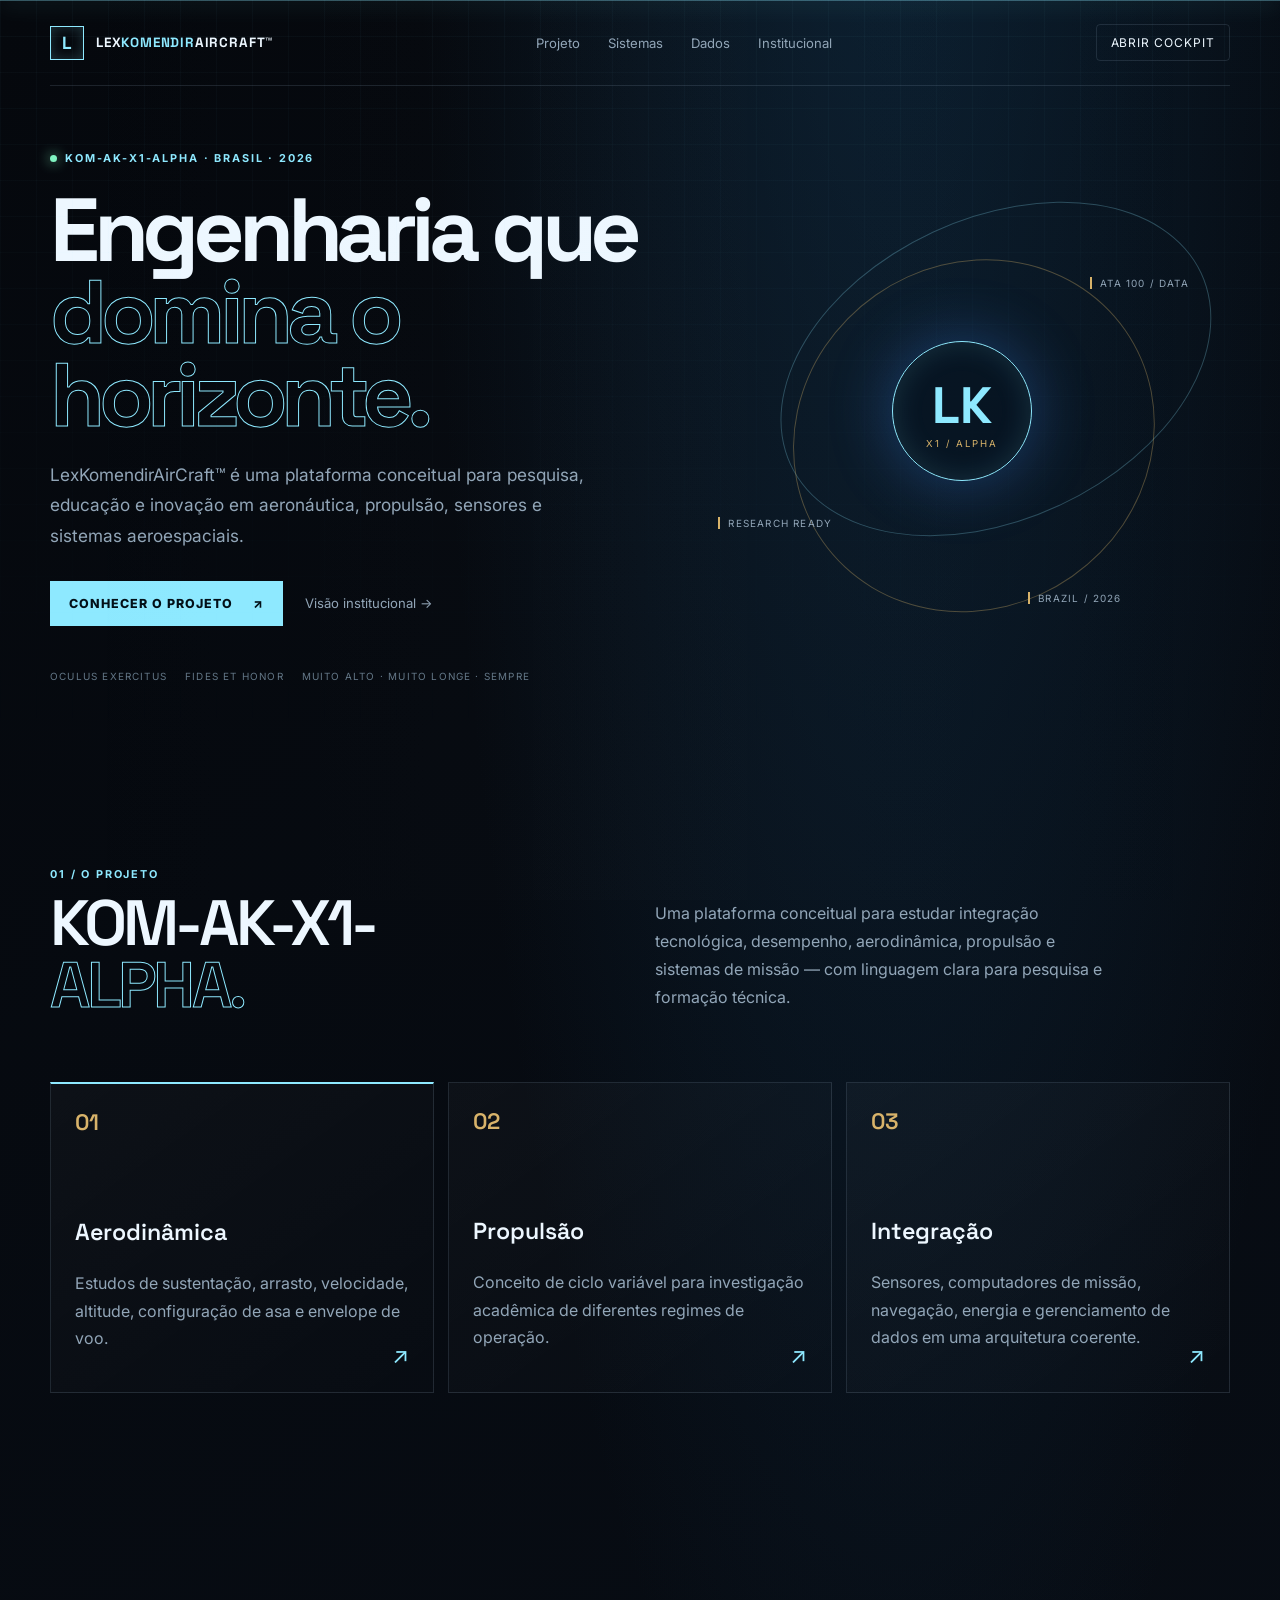
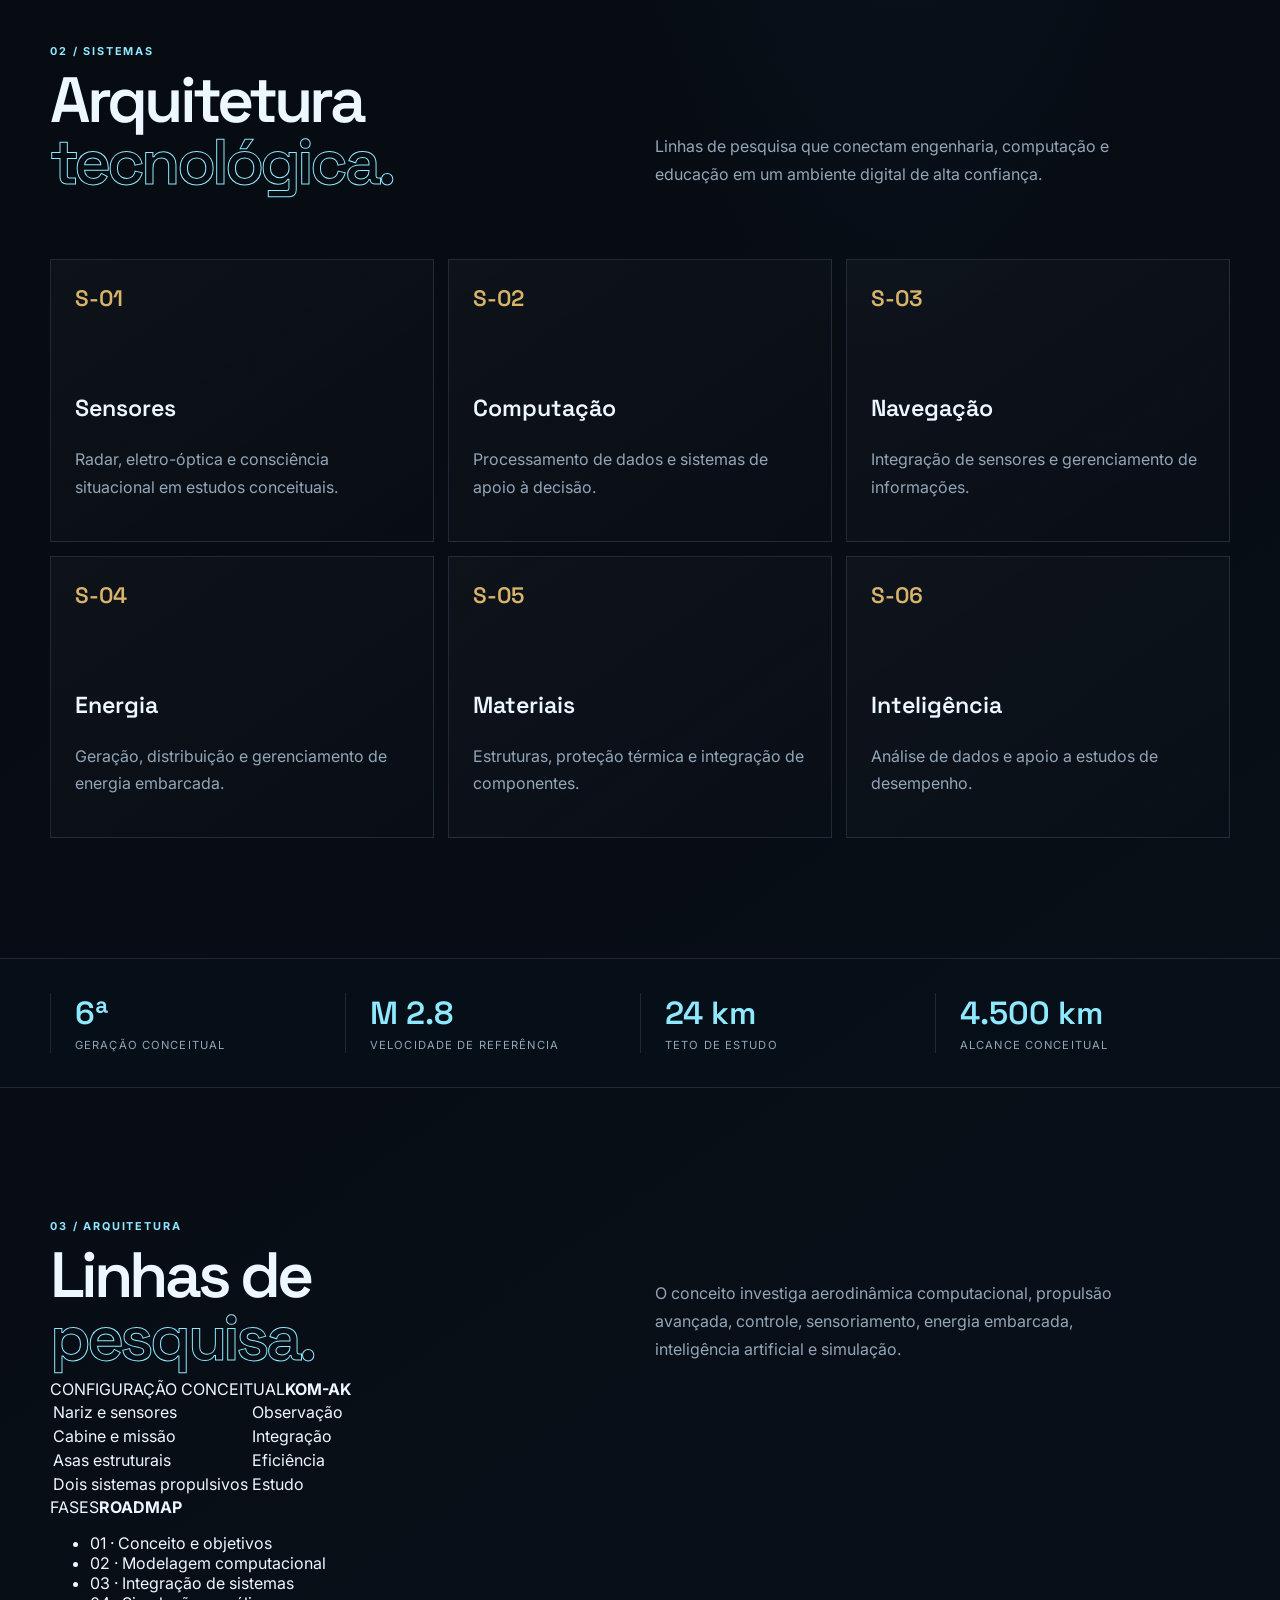
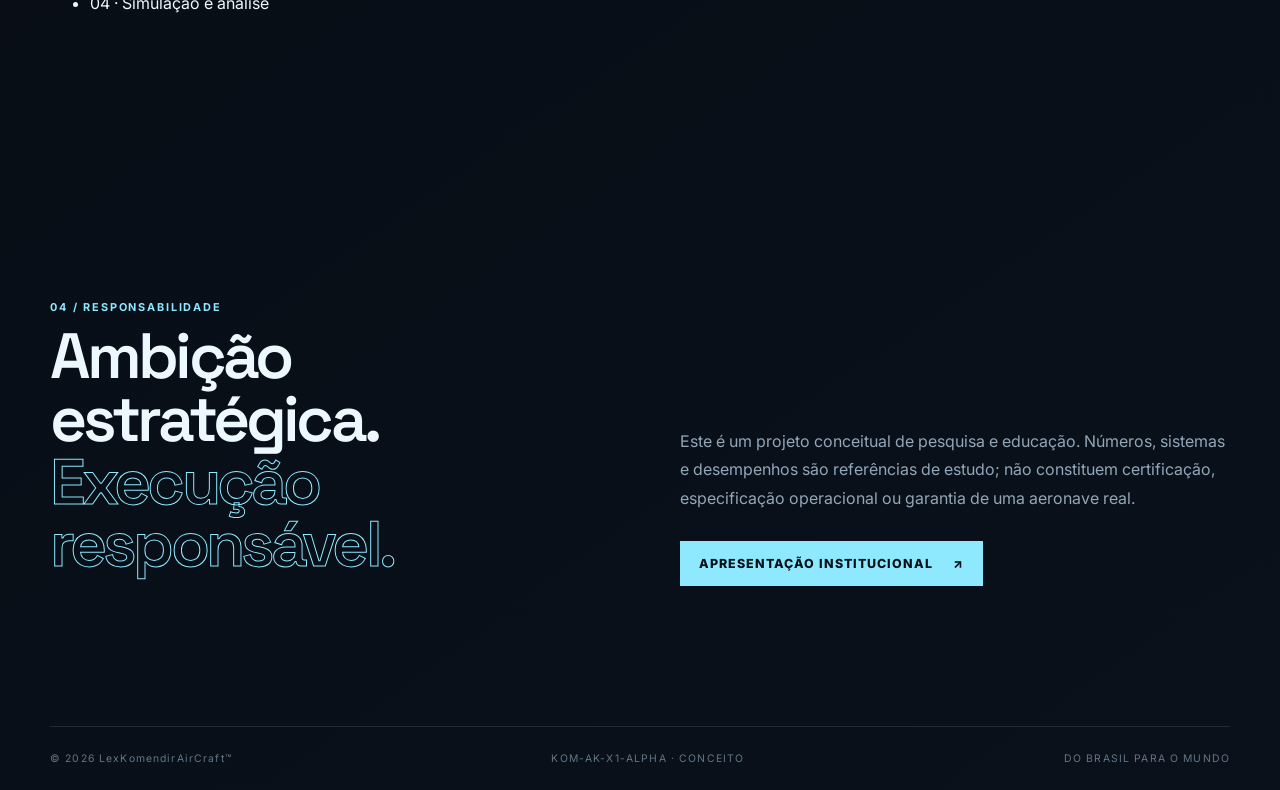
==== commit b527af61: "Consolidate the LexKomendirAirCraft premium landing page with technical project content" ====
--- a/index.html
+++ b/index.html
@@ -3,41 +3,46 @@
 <head>
   <meta charset="utf-8">
   <meta name="viewport" content="width=device-width,initial-scale=1">
-  <meta name="description" content="LexKomendirAircraft — plataforma conceitual brasileira para engenharia aeronáutica e manutenção digital.">
-  <title>LexKomendirAircraft | Aerospace Intelligence</title>
+  <meta name="description" content="LexKomendirAirCraft™ — KOM-AK-X1-ALPHA. Projeto conceitual brasileiro de pesquisa, educação e inovação aeronáutica.">
+  <meta name="keywords" content="LexKomendirAirCraft, KOM-AK-X1-ALPHA, aeronáutica, propulsão, sensores, pesquisa, educação">
+  <meta name="author" content="LexKomendirAirCraft™">
+  <meta name="theme-color" content="#05070b">
+  <title>LexKomendirAirCraft™ | KOM-AK-X1-ALPHA</title>
   <link rel="preconnect" href="https://fonts.googleapis.com">
   <link rel="preconnect" href="https://fonts.gstatic.com" crossorigin>
   <link href="https://fonts.googleapis.com/css2?family=Inter:wght@400;500;600;700;800&family=Space+Grotesk:wght@500;600;700&display=swap" rel="stylesheet">
   <link rel="stylesheet" href="assets/styles.css">
 </head>
 <body class="premium-site">
-  <div class="grid-bg"></div>
-  <div class="scanline"></div>
-  <header class="site-header">
-    <a class="wordmark" href="index.html" aria-label="LexKomendirAircraft início"><span class="wordmark-mark">L</span><span>LEX<span>KOMENDIR</span>AIRCRAFT</span></a>
-    <nav class="site-nav" aria-label="Navegação principal"><a href="#plataforma">Plataforma</a><a href="#capacidade">Capacidades</a><a href="investidor.html">Visão institucional</a></nav>
+  <div class="grid-bg"></div><div class="scanline"></div>
+  <header class="site-header shell">
+    <a class="wordmark" href="#inicio" aria-label="LexKomendirAirCraft início"><span class="wordmark-mark">L</span><span>LEX<span>KOMENDIR</span>AIRCRAFT™</span></a>
+    <nav class="site-nav" aria-label="Navegação principal"><a href="#projeto">Projeto</a><a href="#sistemas">Sistemas</a><a href="#especificacoes">Dados</a><a href="investidor.html">Institucional</a></nav>
     <a class="outline-btn" href="index_holograma.html">Abrir cockpit</a>
   </header>
 
   <main>
-    <section class="hero-section shell">
+    <section id="inicio" class="hero-section shell">
       <div class="hero-copy">
-        <p class="kicker"><span class="pulse"></span> AEROSPACE INTELLIGENCE · BRASIL</p>
+        <p class="kicker"><span class="pulse"></span>KOM-AK-X1-ALPHA · BRASIL · 2026</p>
         <h1>Engenharia que<br><em>domina o horizonte.</em></h1>
-        <p class="hero-lead">Uma plataforma conceitual para organizar conhecimento aeronáutico, elevar a prontidão técnica e transformar dados em decisão.</p>
-        <div class="hero-actions"><a class="primary-btn" href="investidor.html">Conheça a visão <span>↗</span></a><a class="text-link" href="#plataforma">Explorar plataforma ↓</a></div>
-        <div class="hero-signature"><span>OCULUS EXERCITUS</span><span>FIDES ET HONOR</span><span>MU﻿ITO ALTO · MUITO LONGE · SEMPRE</span></div>
+        <p class="hero-lead">LexKomendirAirCraft™ é uma plataforma conceitual para pesquisa, educação e inovação em aeronáutica, propulsão, sensores e sistemas aeroespaciais.</p>
+        <div class="hero-actions"><a class="primary-btn" href="#projeto">Conhecer o projeto <span>↗</span></a><a class="text-link" href="investidor.html">Visão institucional →</a></div>
+        <div class="hero-signature"><span>OCULUS EXERCITUS</span><span>FIDES ET HONOR</span><span>MUITO ALTO · MUITO LONGE · SEMPRE</span></div>
       </div>
-      <div class="hero-orbit" aria-label="Visualização conceitual do sistema"><div class="orbit orbit-one"></div><div class="orbit orbit-two"></div><div class="orbit-core"><strong>LK</strong><small>X1 / ALPHA</small></div><span class="orbit-label label-a">ATA 100 / DATA</span><span class="orbit-label label-b">MISSION READY</span><span class="orbit-label label-c">BRAZIL / 2026</span></div>
+      <div class="hero-orbit" aria-label="Visualização conceitual do sistema"><div class="orbit orbit-one"></div><div class="orbit orbit-two"></div><div class="orbit-core"><strong>LK</strong><small>X1 / ALPHA</small></div><span class="orbit-label label-a">ATA 100 / DATA</span><span class="orbit-label label-b">RESEARCH READY</span><span class="orbit-label label-c">BRAZIL / 2026</span></div>
     </section>
 
-    <section id="plataforma" class="shell section-block"><div class="section-intro"><p class="kicker">01 / A PLATAFORMA</p><h2>Do dado bruto à<br><em>clareza operacional.</em></h2><p>LexKomendirAircraft conecta documentação, simulação e visualização em uma experiência única — construída para pesquisa, formação e inovação.</p></div><div class="capability-grid"><article class="capability-card featured"><span class="card-number">01</span><h3>Comando visual</h3><p>Um cockpit digital que traduz camadas técnicas em sinais claros, rápidos e acionáveis.</p><span class="card-arrow">↗</span></article><article class="capability-card"><span class="card-number">02</span><h3>Dados estruturados</h3><p>Informação organizada para apoiar manutenção, documentação e rastreabilidade.</p><span class="card-arrow">↗</span></article><article class="capability-card"><span class="card-number">03</span><h3>Formação técnica</h3><p>Ambiente conceitual para aproximar teoria, prática e cultura de segurança.</p><span class="card-arrow">↗</span></article></div></section>
+    <section id="projeto" class="shell section-block"><div class="section-intro"><div><p class="kicker">01 / O PROJETO</p><h2>KOM-AK-X1-<br><em>ALPHA.</em></h2></div><p>Uma plataforma conceitual para estudar integração tecnológica, desempenho, aerodinâmica, propulsão e sistemas de missão — com linguagem clara para pesquisa e formação técnica.</p></div><div class="capability-grid"><article class="capability-card featured"><span class="card-number">01</span><h3>Aerodinâmica</h3><p>Estudos de sustentação, arrasto, velocidade, altitude, configuração de asa e envelope de voo.</p><span class="card-arrow">↗</span></article><article class="capability-card"><span class="card-number">02</span><h3>Propulsão</h3><p>Conceito de ciclo variável para investigação acadêmica de diferentes regimes de operação.</p><span class="card-arrow">↗</span></article><article class="capability-card"><span class="card-number">03</span><h3>Integração</h3><p>Sensores, computadores de missão, navegação, energia e gerenciamento de dados em uma arquitetura coerente.</p><span class="card-arrow">↗</span></article></div></section>
 
-    <section id="capacidade" class="metrics-band"><div class="shell metrics-inner"><div><strong>04</strong><span>camadas de inteligência</span></div><div><strong>ATA 100</strong><span>referência técnica</span></div><div><strong>8K</strong><span>projeção conceitual</span></div><div><strong>BR</strong><span>origem e visão</span></div></div></section>
+    <section id="sistemas" class="shell section-block"><div class="section-intro"><div><p class="kicker">02 / SISTEMAS</p><h2>Arquitetura<br><em>tecnológica.</em></h2></div><p>Linhas de pesquisa que conectam engenharia, computação e educação em um ambiente digital de alta confiança.</p></div><div class="capability-grid"><article class="capability-card"><span class="card-number">S-01</span><h3>Sensores</h3><p>Radar, eletro-óptica e consciência situacional em estudos conceituais.</p></article><article class="capability-card"><span class="card-number">S-02</span><h3>Computação</h3><p>Processamento de dados e sistemas de apoio à decisão.</p></article><article class="capability-card"><span class="card-number">S-03</span><h3>Navegação</h3><p>Integração de sensores e gerenciamento de informações.</p></article><article class="capability-card"><span class="card-number">S-04</span><h3>Energia</h3><p>Geração, distribuição e gerenciamento de energia embarcada.</p></article><article class="capability-card"><span class="card-number">S-05</span><h3>Materiais</h3><p>Estruturas, proteção térmica e integração de componentes.</p></article><article class="capability-card"><span class="card-number">S-06</span><h3>Inteligência</h3><p>Análise de dados e apoio a estudos de desempenho.</p></article></div></section>
 
-    <section class="shell closing-section"><div><p class="kicker">02 / A VISÃO</p><h2>Construir soberania<br><em>é construir capacidade.</em></h2></div><div class="closing-copy"><p>Não é um produto certificado nem um sistema de controle de aeronaves. É uma base de pesquisa e comunicação técnica — uma identidade que aponta para o futuro da engenharia aeronáutica brasileira.</p><a class="primary-btn" href="investidor.html">Apresentação institucional <span>↗</span></a></div></section>
+    <section id="especificacoes" class="metrics-band"><div class="shell metrics-inner"><div><strong>6ª</strong><span>geração conceitual</span></div><div><strong>M 2.8</strong><span>velocidade de referência</span></div><div><strong>24 km</strong><span>teto de estudo</span></div><div><strong>4.500 km</strong><span>alcance conceitual</span></div></div></section>
+
+    <section class="shell section-block"><div class="section-intro"><div><p class="kicker">03 / ARQUITETURA</p><h2>Linhas de<br><em>pesquisa.</em></h2></div><p>O conceito investiga aerodinâmica computacional, propulsão avançada, controle, sensoriamento, energia embarcada, inteligência artificial e simulação.</p></div><div class="bottom-grid"><article class="panel table-panel"><div class="panel-head"><span>CONFIGURAÇÃO CONCEITUAL</span><b>KOM-AK</b></div><table><tbody><tr><td>Nariz e sensores</td><td>Observação</td></tr><tr><td>Cabine e missão</td><td>Integração</td></tr><tr><td>Asas estruturais</td><td>Eficiência</td></tr><tr><td>Dois sistemas propulsivos</td><td>Estudo</td></tr></tbody></table></article><article class="panel logs-panel"><div class="panel-head"><span>FASES</span><b>ROADMAP</b></div><ul class="log-list"><li>01 · Conceito e objetivos</li><li>02 · Modelagem computacional</li><li>03 · Integração de sistemas</li><li>04 · Simulação e análise</li></ul></article></div></section>
+
+    <section class="shell closing-section"><div><p class="kicker">04 / RESPONSABILIDADE</p><h2>Ambição estratégica.<br><em>Execução responsável.</em></h2></div><div class="closing-copy"><p>Este é um projeto conceitual de pesquisa e educação. Números, sistemas e desempenhos são referências de estudo; não constituem certificação, especificação operacional ou garantia de uma aeronave real.</p><a class="primary-btn" href="investidor.html">Apresentação institucional <span>↗</span></a></div></section>
   </main>
-  <footer class="site-footer shell"><span>© 2026 LexKomendirAircraft</span><span>PROJETO CONCEITUAL · PESQUISA APLICADA</span><span>DO BRASIL PARA O MUNDO</span></footer>
-  <script src="assets/script.js"></script>
+  <footer class="site-footer shell"><span>© 2026 LexKomendirAirCraft™</span><span>KOM-AK-X1-ALPHA · CONCEITO</span><span>DO BRASIL PARA O MUNDO</span></footer>
 </body>
 </html>
